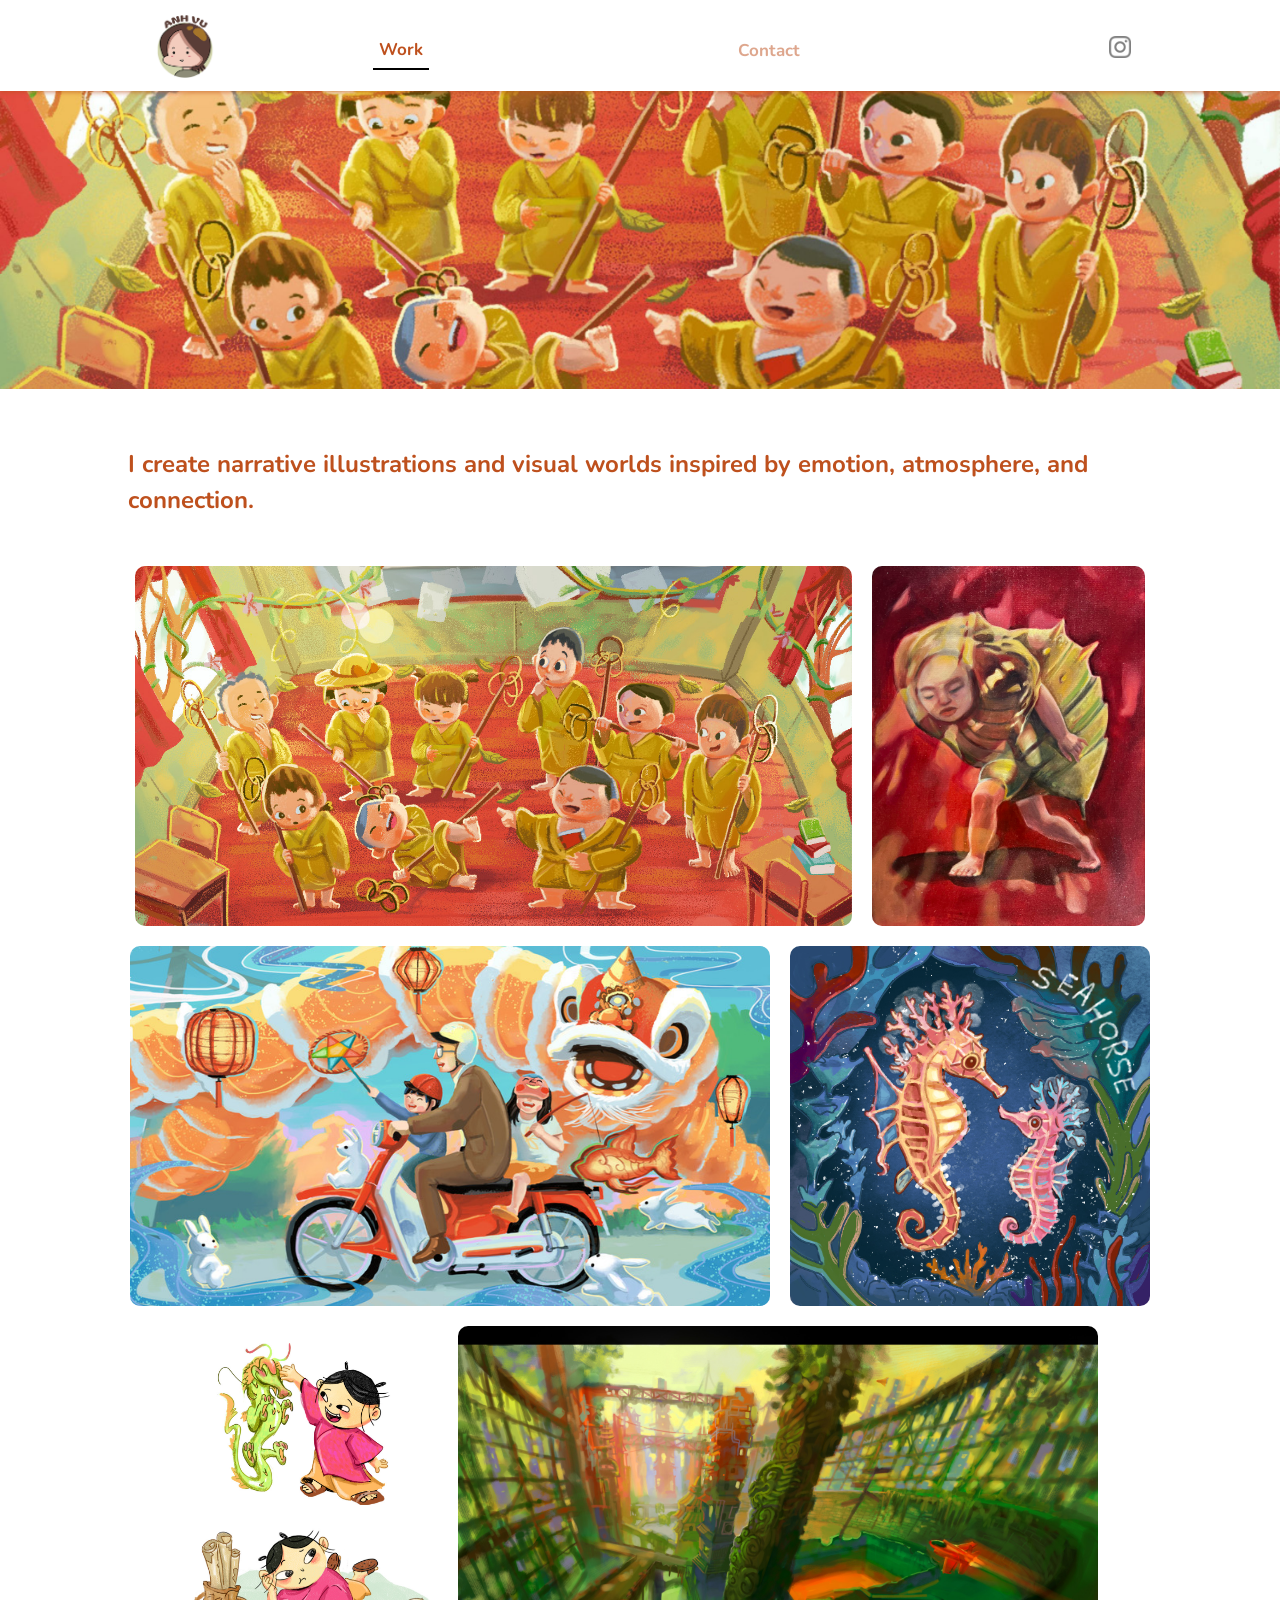
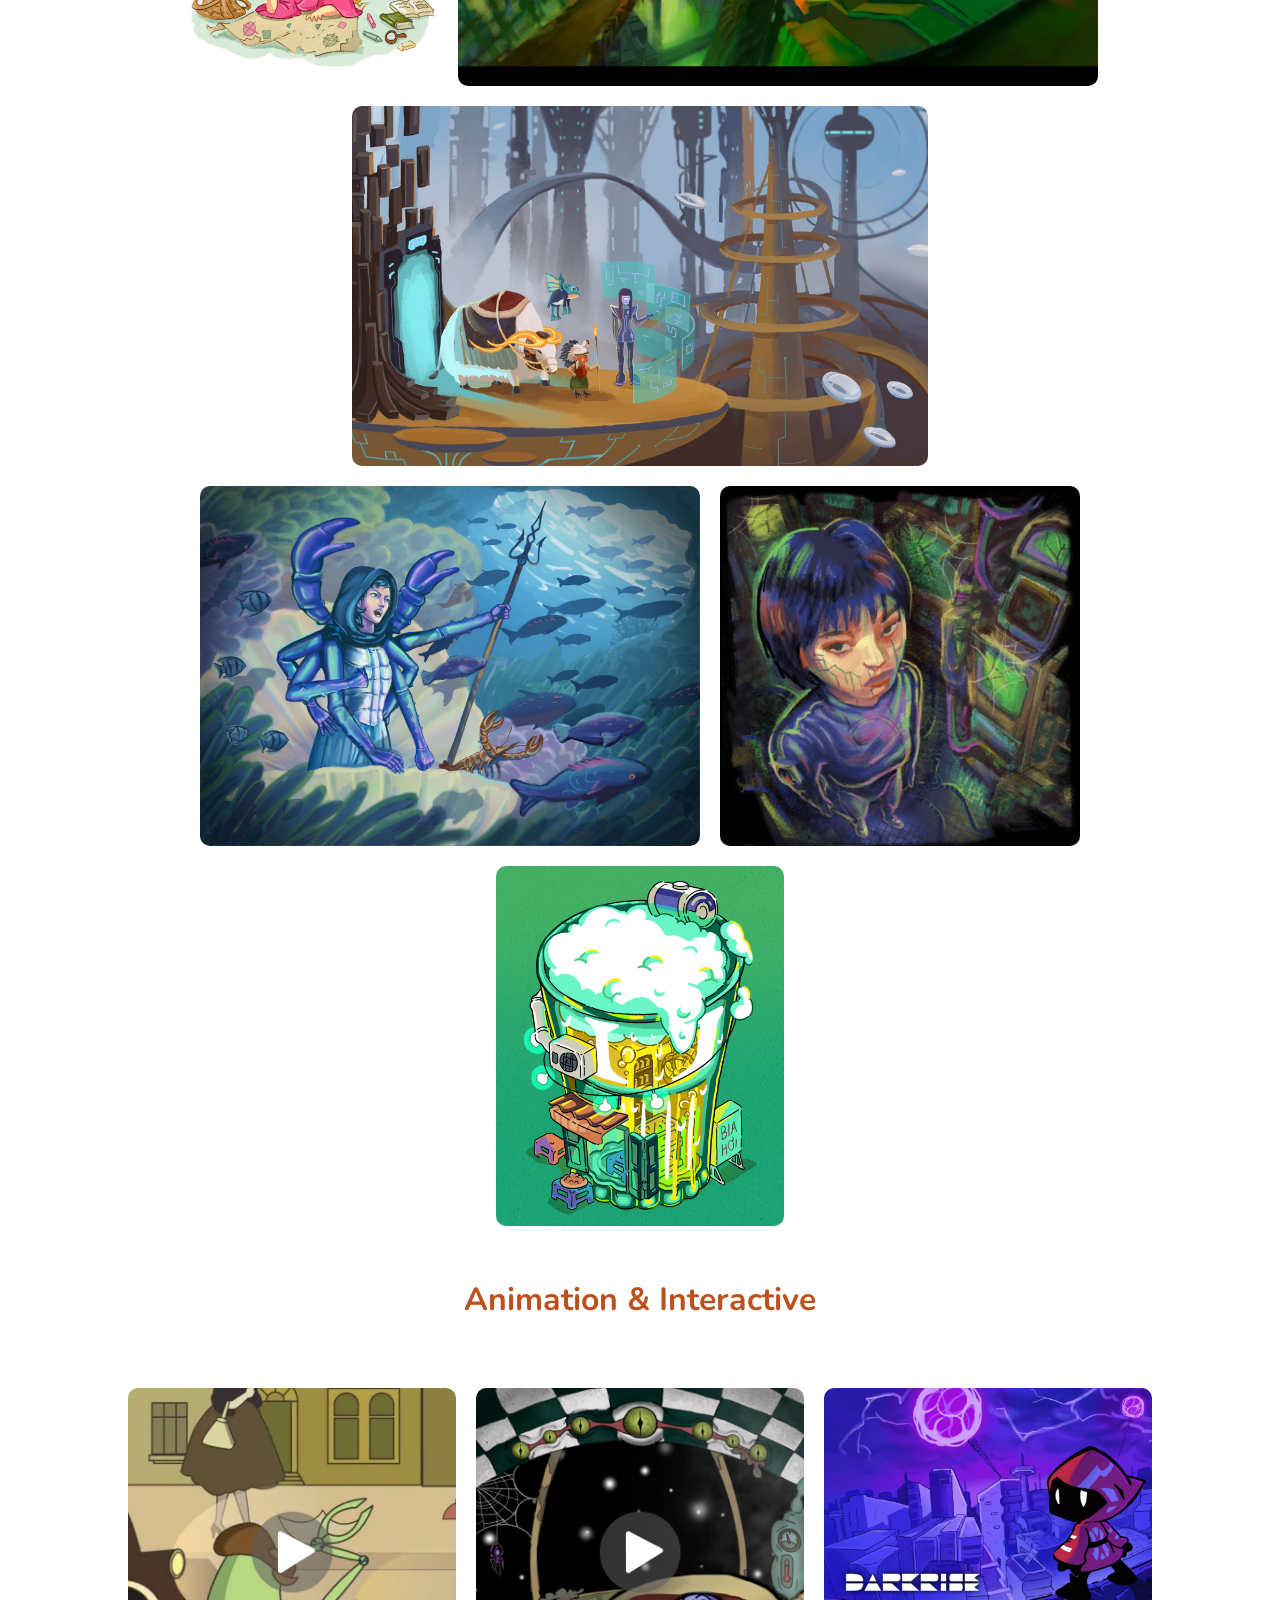
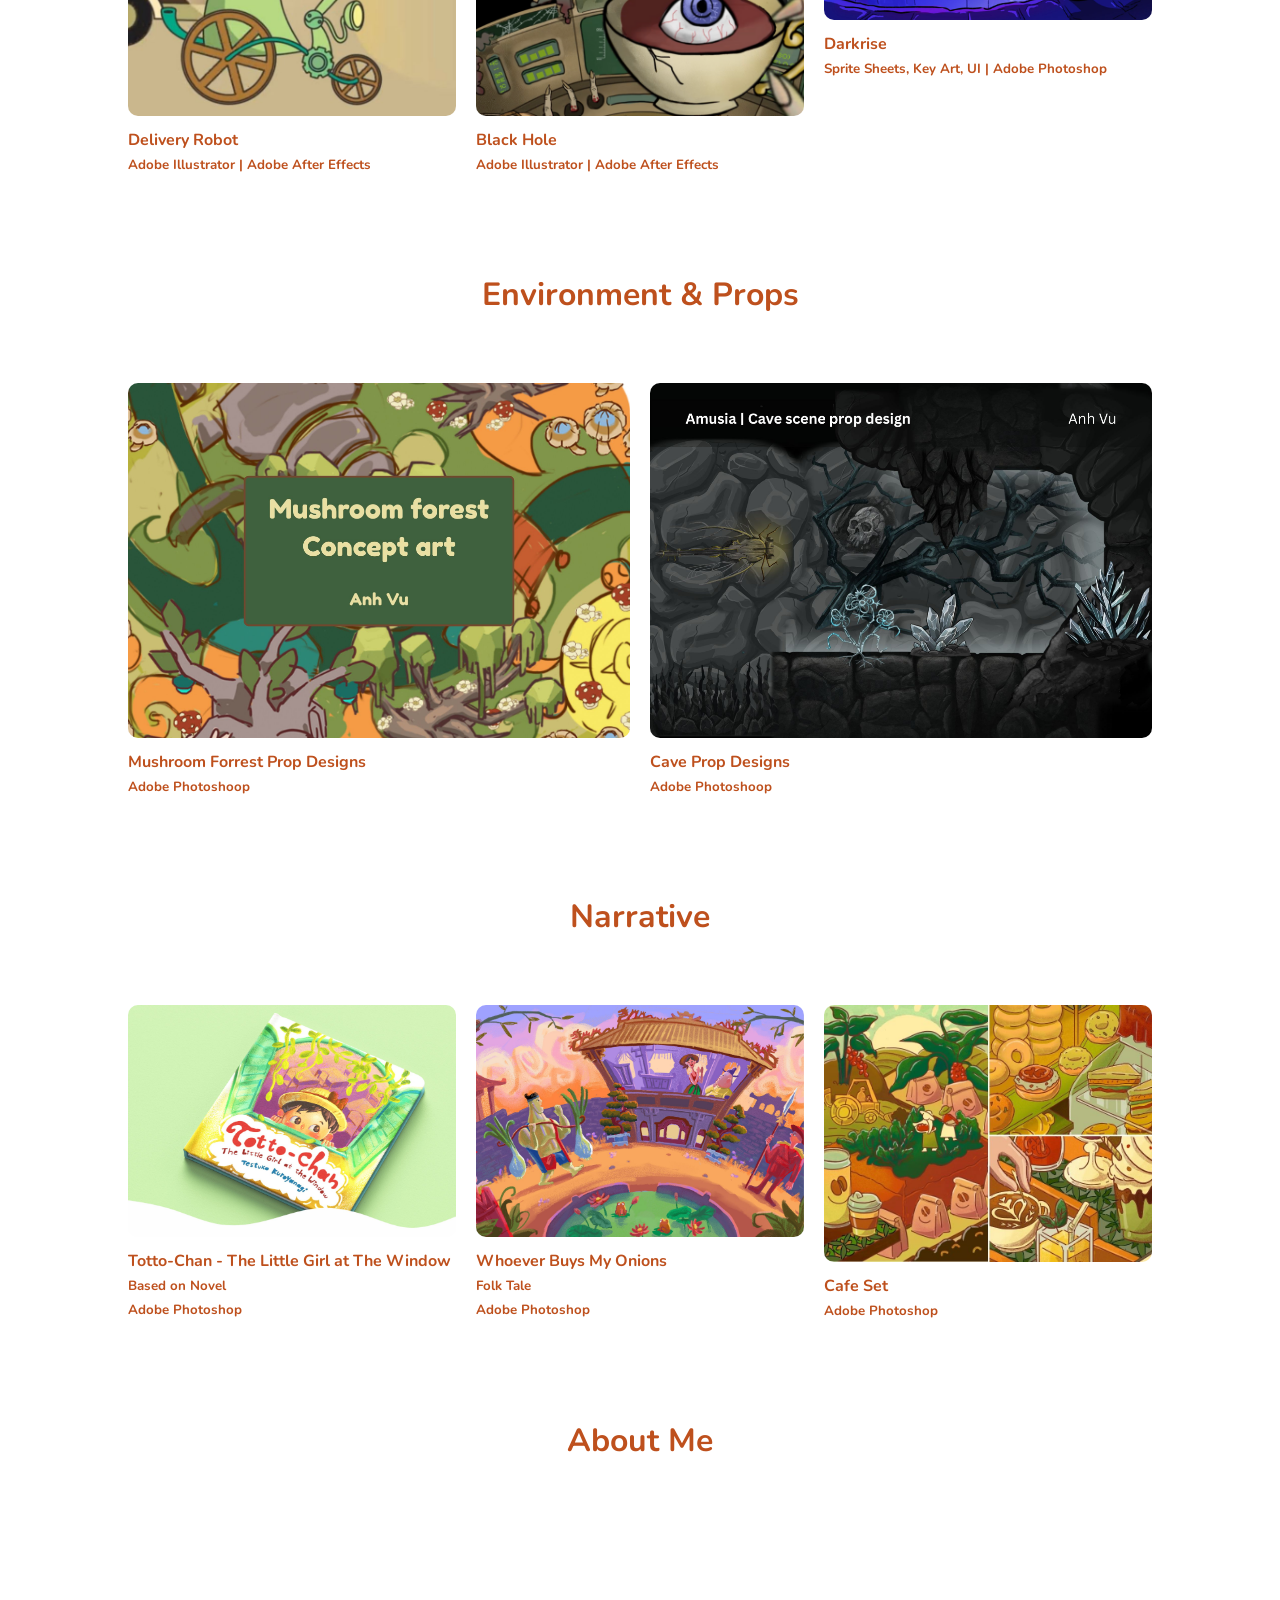
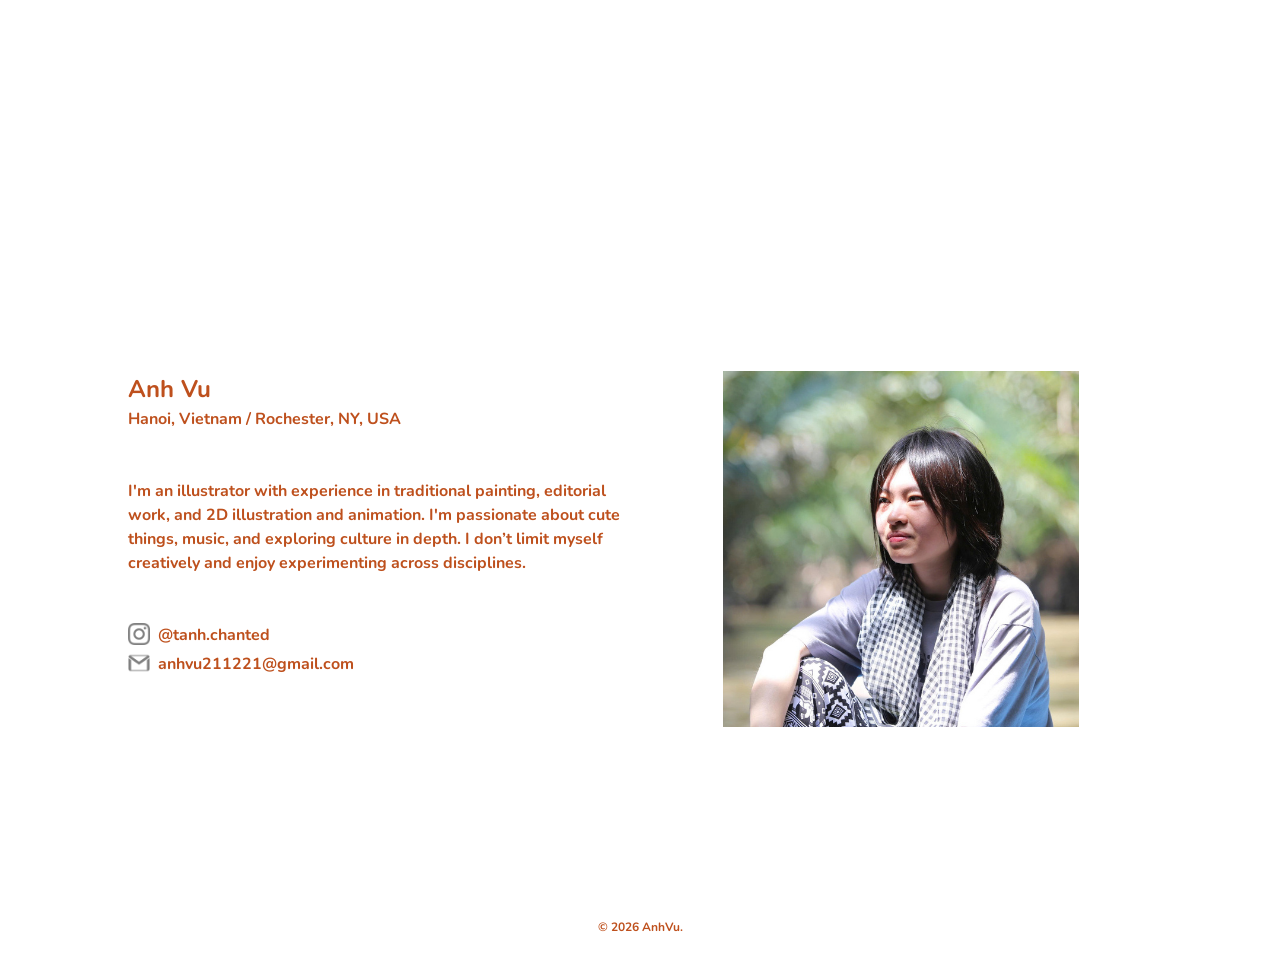
==== index.html @ 8d494072 "Add files via upload" ====
<!DOCTYPE html>
<html lang="en">
  <head>
    <meta charset="UTF-8">
    <meta name="viewport" content="width=device-width, initial-scale=1.0">
    <title>Anh Vu</title>
    <link rel="icon" type="image/x-icon" href="media/images/favicon-anhvu.png" sizes="16x16">
    <link rel="stylesheet" href="styles.css">
    <link rel="preconnect" href="https://fonts.googleapis.com">
    <link rel="preconnect" href="https://fonts.gstatic.com" crossorigin>
    <link href="https://fonts.googleapis.com/css2?family=Nunito:ital,wght@0,200..1000;1,200..1000&display=swap" rel="stylesheet">
    <script type="text/javascript" src="scripts.js"></script>
  </head>
  
<body>
  <header>
    <nav>
    <div class="nav">
      <div id="AnhVu"><img id="logo" src="media/images/logo-anhvu.png" width="63x" height="63px"></div>
      <a href="index.html" class="nav-text-active">Work</a><br>
      <a href="about.html" class="nav-text">Contact</a><br>
      <a href="https://www.instagram.com/tanh.chanted/" target="blank"><img src="media/images/instagram.png" width="22px"  alt="insta"></a>
    </div>
    <!-- <div class="nav1">
      <a href="index.html" class="nav-text-active">All</a><br>
      <a href="graphic.html" class="nav-text">Pakaging</a><br>
      <a href="art.html" class="nav-text">Art</a><br>
      <a href="narrative.html" class="nav-text">Narrative</a><br>
      <a href="editorial.html" class="nav-text">Editorial</a>
    </div> -->
  </nav>
</header>

      <div class="photo-noborder">
          <img src="media/images/children/banner.jpg" onclick="toggleFullscreen(this)" alt="">         
      </div>
    <!-- Gallery
 -->
    
  

<div class="project">
  <h2>I create narrative illustrations and visual worlds inspired by emotion, atmosphere, and connection.</h2><br><br>
    <!-- <h1>Work</h1><br> -->

   <div class="gallery2">
    <div class="row">
      <div class="photo-row">
          <img src="media/images/children/totto-chan.jpg" onclick="toggleFullscreen(this)" alt="">         
      </div>
      <div class="photo-row">
          <img src="media/images/feature/cocooned.jpg" onclick="toggleFullscreen(this)" alt="">         
      </div>
      <div class="photo-row">
          <img src="media/images/children/trung-thu.jpg" onclick="toggleFullscreen(this)" alt="">         
      </div>
      <div class="photo-row">
          <img src="media/images/children/seahorse.jpg" onclick="toggleFullscreen(this)" alt="">         
      </div>
      <div class="photo-row">
          <img src="media/images/children/ly.jpg" onclick="toggleFullscreen(this)" alt="">         
      </div>
      <!-- <div class="photo-row">
          <img src="media/images/children/ly-ExpressionSheet.jpg" onclick="toggleFullscreen(this)" alt="">         
      </div> -->
      <div class="photo-row">
          <img src="media/images/feature/dystopian colorful.jpg" onclick="toggleFullscreen(this)" alt="">         
      </div>
      <div class="photo-row">
          <img src="media/images/feature/futuristic.jpg" onclick="toggleFullscreen(this)" alt="">         
      </div>
      <div class="photo-row">
          <img src="media/images/children/crab1.jpg" onclick="toggleFullscreen(this)" alt="">         
      </div>
      <div class="photo-row">
          <img src="media/images/feature/dystopian.jpg" onclick="toggleFullscreen(this)" alt="">         
      </div>
      <div class="photo-row">
          <img src="media/images/feature/Bia Hanoi.jpg" onclick="toggleFullscreen(this)" alt="">         
      </div>
 

    </div>
    </div>
    </div>


<div class="project">
  <h1>Animation & Interactive</h1><br>
  <div class="container">
   <div class="gallery">
    <div class="column">
      <div class="photo">
      <a href="Robot.html" class="image">
        <img src="media/thumbs/robot.jpg"alt="">         
      </a>
    </div><figcaption>Delivery Robot<br><small>Adobe Illustrator | Adobe After Effects</small></figcaption>
  </div>

  <div class="column">
    <div class="photo">
      <a href="Blackhole.html" class="image">
        <img src="media/thumbs/blackhole.jpg"alt="">         
      </a>
    </div><figcaption>Black Hole<br><small>Adobe Illustrator | Adobe After Effects</small></figcaption>
  </div>
    <div class="column">
      <div class="photo">
      <a href="Darkrise.html" class="image">
        <img src="media/images/Darkrise/1.jpg"alt="">         
      </a>
    </div><figcaption>Darkrise<br><small>Sprite Sheets, Key Art, UI | Adobe Photoshop</small></figcaption>
  </div>

   </div>
  </div>
  </div>

  <div class="project">
  <h1>Environment & Props</h1><br>
  <div class="container">
   <div class="gallery">
    <div class="column">
      <div class="photo">
      <a href="Werewolf.html" class="image">
        <img src="media/images/Werewolf/1.jpg"alt="">         
      </a>
    </div><figcaption>Mushroom Forrest Prop Designs<br><small>Adobe Photoshoop</small></figcaption>
  </div>

  <div class="column">
    <div class="photo">
      <a href="Amusia.html" class="image">
        <img src="media/images/Amusia/1.jpg"alt="">         
      </a>
    </div><figcaption>Cave Prop Designs<br><small>Adobe Photoshoop</small></figcaption>
  </div>
   </div>
  </div>
  </div>

    <div class="project">
  <h1>Narrative</h1><br>
  <div class="container">
   <div class="gallery">
    <div class="column">
      <div class="photo">
      <a href="Totto-chan.html" class="image">
        <img src="media/images/Totto-chan/7.jpg"alt="">         
      </a>
    </div><figcaption>Totto-Chan - The Little Girl at The Window<br><small>Based on Novel<br>Adobe Photoshop</small></figcaption>
  </div>

  <div class="column">
    <div class="photo">
      <a href="Onion.html" class="image">
        <img src="media/images/onion/12.jpg"alt="">         
      </a>
    </div><figcaption>Whoever Buys My Onions<br><small>Folk Tale<br>Adobe Photoshop</small></figcaption>
  </div>
    <div class="column">
      <div class="photo">
      <a href="Cafe.html" class="image">
        <img src="media/thumbs/cafe.jpg"alt="">         
      </a>
    </div><figcaption>Cafe Set<br><small>Adobe Photoshop</small></figcaption>
  </div>

   </div>
  </div>
  </div>

  <div class="project">
    <h1>About Me</h1><br>
    <iframe class="video" width="640px" 
  height="360px" class="project-video"
src="https://www.youtube.com/embed/i9626Jq-dRg" frameborder="0" allowfullscreen>
</iframe><br><br><br>
  </div>

  <div class="about">
  <div class="gallery">
   <div class="column">
    <div class="about-text">
      <h2>Anh Vu</h2>
      <h4>Hanoi, Vietnam / Rochester, NY, USA<br><br><br>
        
        I'm an illustrator with experience in traditional painting, editorial work, and 2D illustration and animation. 
        I'm passionate about cute things, music, and exploring culture in depth. I don’t limit myself creatively and enjoy experimenting across disciplines. 
       </h4><br><br>
      <div class="social">
       <a href="https://www.instagram.com/tanh.chanted/" target="blank"><img src="media/images/instagram.png" style="margin-right: 8px;" width="22px"  alt="insta"></a><h4>@tanh.chanted</h4><br>
      </div>
      <div class="social">
       <a href="mailto:anhvu211221@gmail.com" target="blank"><img src="media/images/gmail.png"  style="margin-right: 8px;" width="22px"  alt="gmail"></a><h4>anhvu211221@gmail.com</h4><br><br>
      </div>
    </div>
  </div>

           <div class="column">
       <div class="photo">
           <img src="media/images/profile.jpg" width=70%; height="70%" alt="profile image">         
       </div>
       
      </div>
    </div>
  </div>

  <footer>
    <div id="copyright">
    &copy; 2026 AnhVu.
    </div>
  </footer> 
  </body>
  </html>
---- styles.css ----
*{
  margin: 0;
  padding: 0;
  font-family: "Nunito", sans-serif;
  font-optical-sizing: auto;
  font-weight: 700;
  font-style: normal;
  color: rgb(190, 80, 29);
  line-height: 1.5;
}

body{
  background-color: #ffffff;
}
#logo{
  margin: 5px;
}
/* Navigation */
header{
  display: flex;
  width: 100%;
  height: 20%;
}
a, .back-button {
  opacity: 50%;
}
a:hover, .back-button:hover{
  opacity: 100%;
  cursor: pointer;
}
a:active, .back-button:active{
  opacity: 100%;
  cursor: pointer;
}
nav {
  z-index: 2000;
  background: rgba(255, 255, 255, 1);
  width: 100%;
  align-items: center;
  justify-content: space-around;
  margin-left: auto;
  margin-right: auto;
  padding-top: 10px;
  padding-left: 10px;
  padding-right: 10px;
  box-shadow: 0 2px 4px 0 rgb(190, 80, 29, 0.5);;
}
.nav, .nav1, .nav2 {
  width: 90%;
}

.nav1, .nav2 {
  width: 80%;
  height: 40px;
  border-top: 1px solid rgb(255, 247, 247);

}
.nav1, .nav, .nav2 {
   display: flex;
    top:3%;
    font-size: 17px;
    text-decoration: none;
    align-items: center;
    justify-content: space-around;
    margin-left: auto;
    margin-right: auto;
  }
.nav-text {
  text-decoration: none;
  opacity: 50%;
  padding: 6px;
}
.nav-text:hover {
  border-bottom: 2.5px solid black;
}
.nav-text-active{
  font-weight: bold;
  text-decoration: none;
  opacity: 100%;
  border-bottom: 2.5px solid black;
  padding: 6px;
}

.back-button{
  width: 60px;
  height: 60px;
  background: #FFFFFF;
  float: center;
  display: flex;
  align-items: center;
  justify-content: center;
  border-radius: 50%;
  border: none;
  position: fixed;
  left: 20px;
  bottom: 20px;
  box-shadow: 0 0px 4px 0 rgba(0,0,0,.5);
}

/* Gallery */
.container{
  max-width: 1224px;
  margin: auto;
  padding: 40px 0;
  animation: 0.6s ease 0s 1 slideInFromLeft;
}
@keyframes slideInFromLeft {
  0% {
      opacity: 85%;
      height:88%;
      width: 88%;
  }
  100% {
      opacity: 100%;
      height: 90%;
      width: 90%;
  }
}

.gallery{ /* Column */
  display: flex;
  gap: 20px;
}
.column{
  display: flex;
  width: 100%;
  flex-direction: column;
  gap: 20px;
  flex-wrap: wrap;
}


.gallery2{ /* Row */
  gap: 20px;
  width:100%;
}

.row{
  display: flex;
  flex-direction: row;
  gap: 20px;
  flex-wrap: wrap;
  position: relative;
  align-items: center;
  align-content: center;
  justify-content: center;

}
.photo-row {
  min-width: 0; /* important */
  height: 40vh;
}
.photo-row img{
  width: auto;     /* keep aspect ratio */
  display: block;
  height: 100%;
  width: auto;
  object-fit: contain;
  border-radius: 10px;
}

.photo img, .photo1 img, .profile, .photo-noborder img{
  width: 100%;
  object-fit: contain;
}
.photo img{
  border-radius: 10px;
}


.photo2 img {
  width: 100%;
  height: 20%;
  max-width: 100%;
  max-height: 100%;
  cursor: pointer;
  animation: 0.6s ease 0s 1 slideInFromLeft2;
}


/* .profile img {
  width: 400px;
  height: 400px;
  padding: 40px;
  object-fit: cover;
  border-radius: 50%;
} */

@keyframes slideInFromLeft2 {
  0% {
      opacity: 85%;
      width: 97%;
      height:97%;
  }
  100% {
      opacity: 100%;
      width: 100%;
      height:100%;
  }
}

:fullscreen, ::backdrop {
  background-color: rgba(0,0,0,0.66);
  padding: 10%;
}
footer{
  padding: 3%;
  font-size: 12px;
  text-align: center;
  color: #8EA5EB;
}

.image{
  opacity: 100%;
}
.image:hover{
  opacity: 50%;
  cursor: pointer;
}
figcaption{
  margin-top: -15px;
  margin-bottom: 5px;
}
/* Project */
.project, .about{
  display: flex;
  flex-direction: column;
  align-items: center;
  margin-left: auto;
  margin-right: auto;
  margin-top: 50px;
  width: 80%;
}


.project-image{
  width: 100%;
  gap: 0px;
  margin: 0px;
  padding: 0px;
  display: block; 
  animation: 0.6s ease 0s 1 slideInFromLeft3;
}

@keyframes slideInFromLeft3 {
  0% {
      opacity: 85%;
      width: 95%;
  }
  100% {
      opacity: 100%;
      width: 100%;
  }
}

.project-video{
  top: 0;
  left: 0;
  bottom: 0;
  right: 0;
  display: flex;
  flex-direction: column;
  justify-content: center;
  align-items: center;
}

/* About */
.about-text{
  text-align: left;
}
.social {
  display: flex;
}

@media(max-width:768px){
  .gallery{
    flex-direction: column;
  }
  .nav1, .nav {
    display: inline-block;
     top:3%;
     font-size: 17px;
     text-decoration: none;
     align-items: center;
     justify-content: space-around;
     margin-left: auto;
     margin-right: auto;
   }
   .nav-text-active, .nav-text{
    padding: 0;
  }
   .video{
    width: 100vw;
   }
}

/* Contact form */
#contact-main {
  background-image: url("media/images/bgblue.jpeg");
  background-repeat: no-repeat;  
  background-position: 0% 0%;
  background-size: 100% auto;  
  background-color: #072541;
  margin: 0 auto;
  color: #594700;
  line-height: 0.5;
  padding: 1px;
  font-size: 18px;
  text-align: center;
  justify-content: center;
}
.box {
  width: 100%;
  border: 2px solid rgb(190, 80, 29);
  background: transparent;
  font-size: 16px;
  border-top: none;
  border-left: none;
  border-right: none;
}
::placeholder {
  color: rgb(190, 80, 29);
  opacity: 1; 
}
::-ms-input-placeholder { 
  color: rgb(190, 80, 29);
}

#contact-form {
  border: 2px solid rgb(190, 80, 29);
  padding: 5%;
  position: relative;
  width: 45%;
  border-radius: 10px;
}

input[type=submit] {
  color: #ffffff;
  border: none;
  margin-top: 15px;
  background-color: rgb(190, 80, 29);
  padding: 10px;
  font-size: 16px;
  cursor: pointer;
  border-radius: 25px 25px;
}
input[type=submit]:hover {
  opacity: 50%;
  transition: 0.5s;
}
input[type=submit]:active {
  opacity: 30%;
  transition: 0.1s;
}
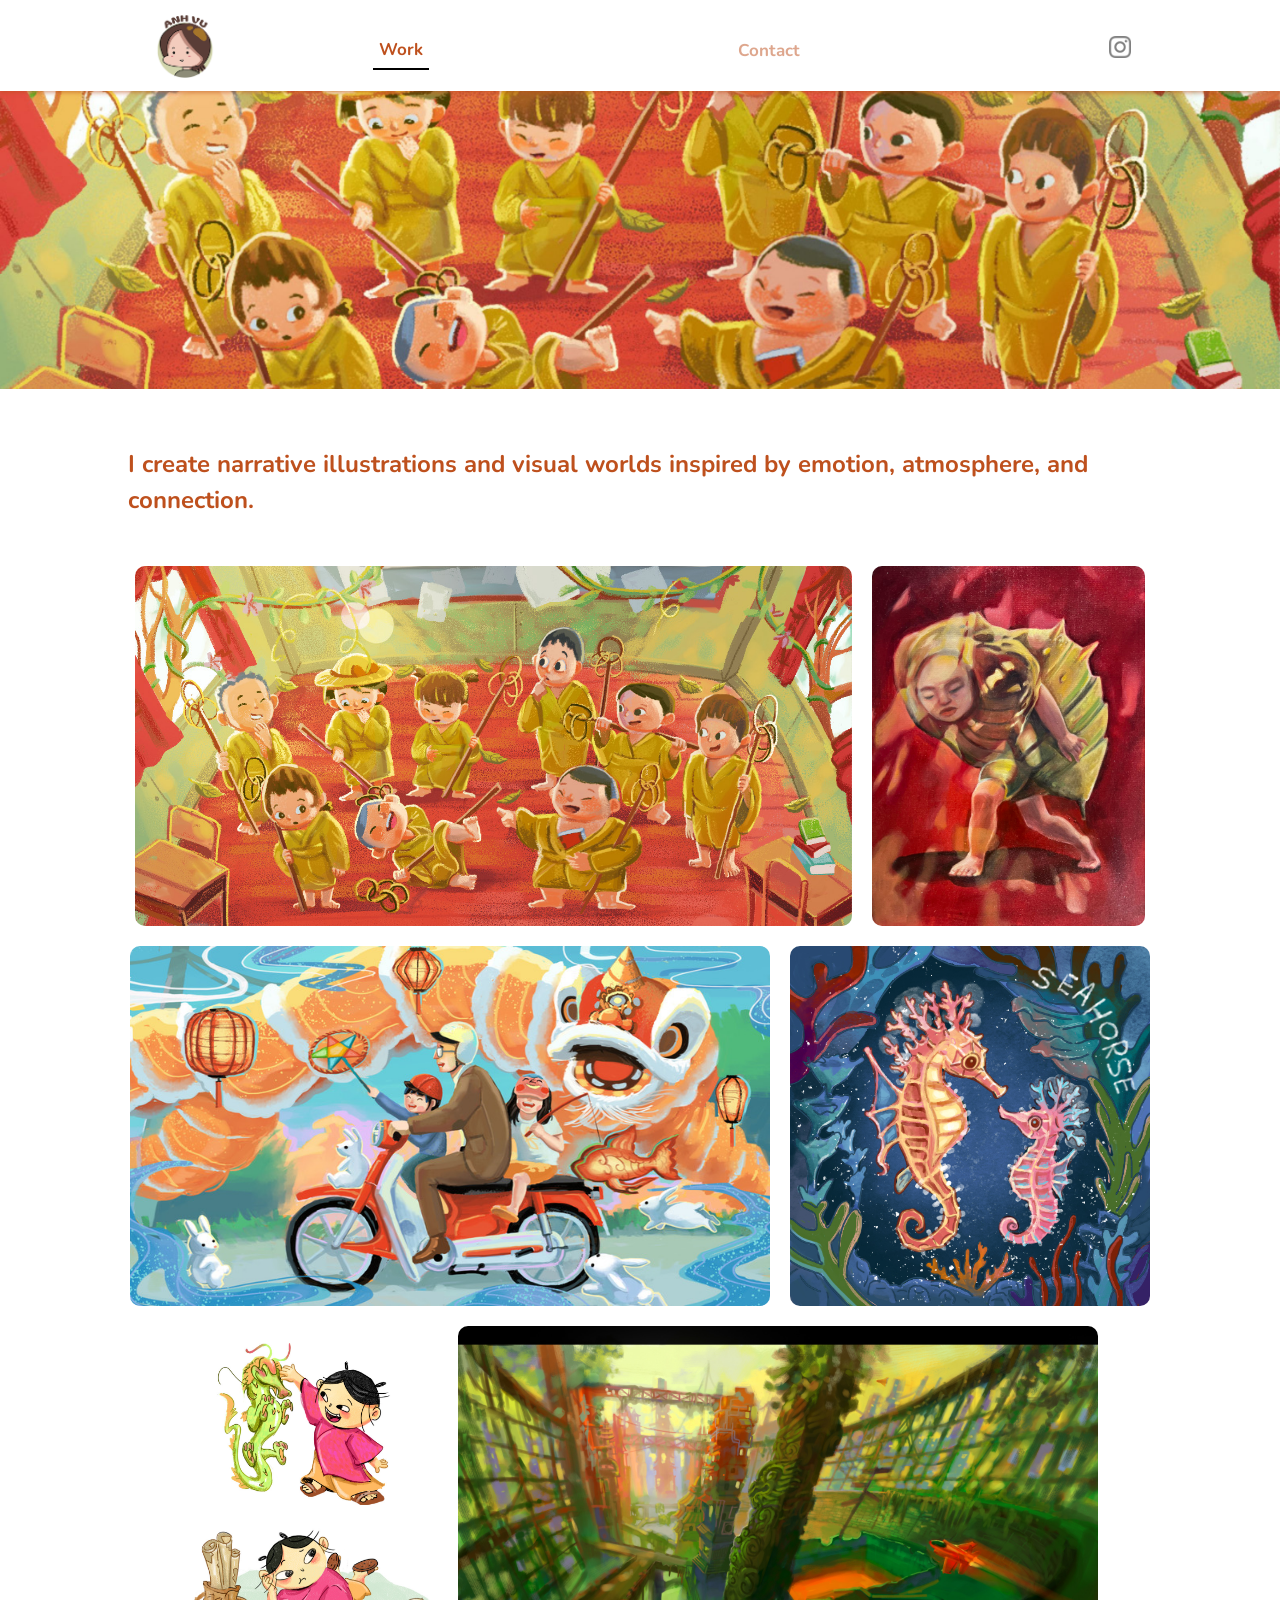
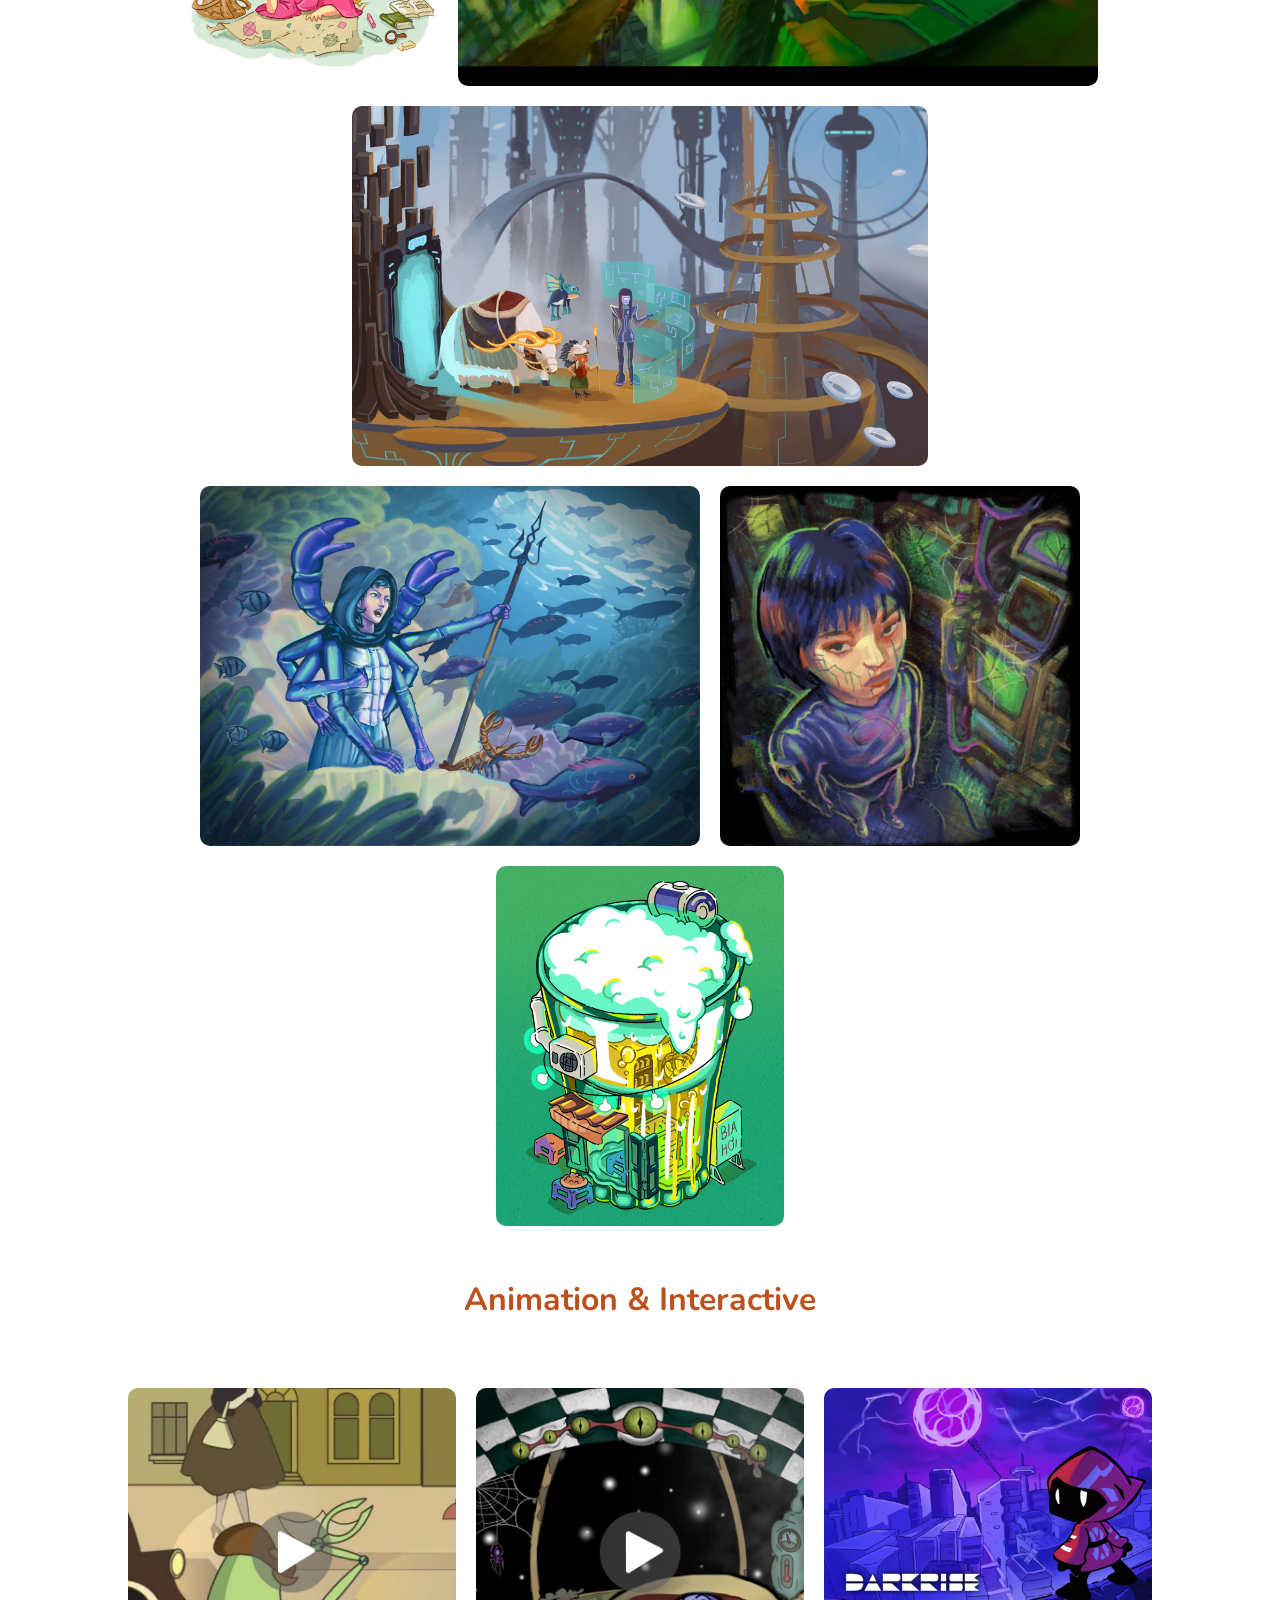
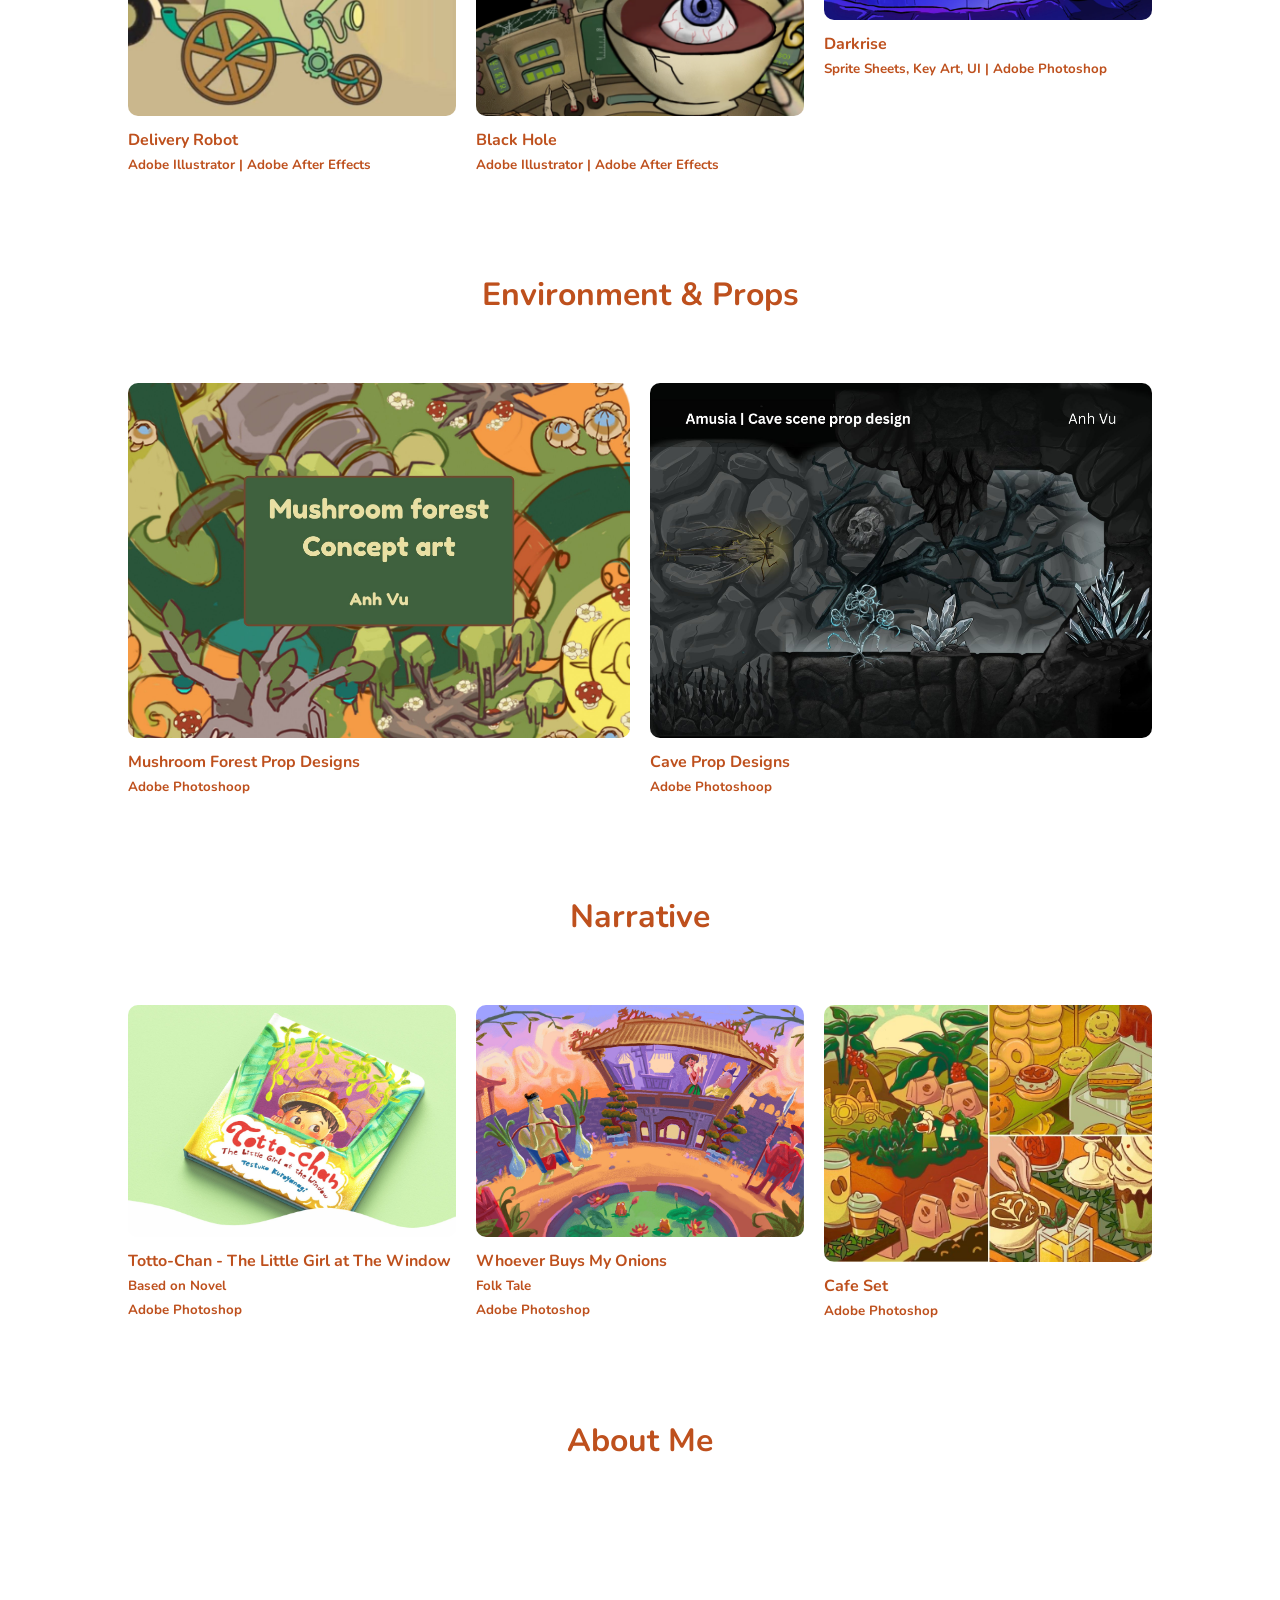
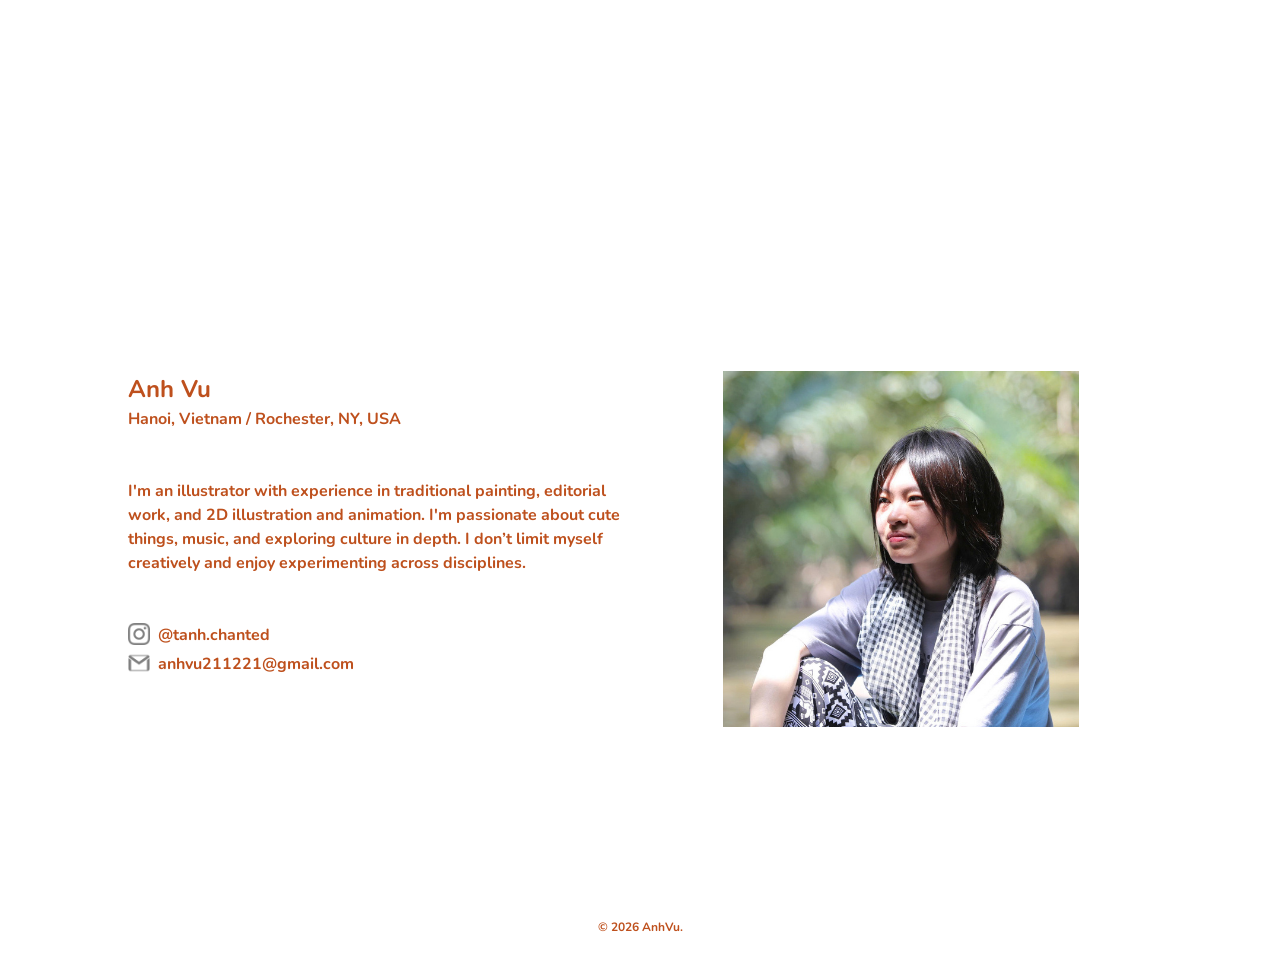
==== commit d009c3e4: "Add files via upload" ====
--- a/index.html
+++ b/index.html
@@ -125,7 +125,7 @@
       <a href="Werewolf.html" class="image">
         <img src="media/images/Werewolf/1.jpg"alt="">         
       </a>
-    </div><figcaption>Mushroom Forrest Prop Designs<br><small>Adobe Photoshoop</small></figcaption>
+    </div><figcaption>Mushroom Forest Prop Designs<br><small>Adobe Photoshoop</small></figcaption>
   </div>
 
   <div class="column">
